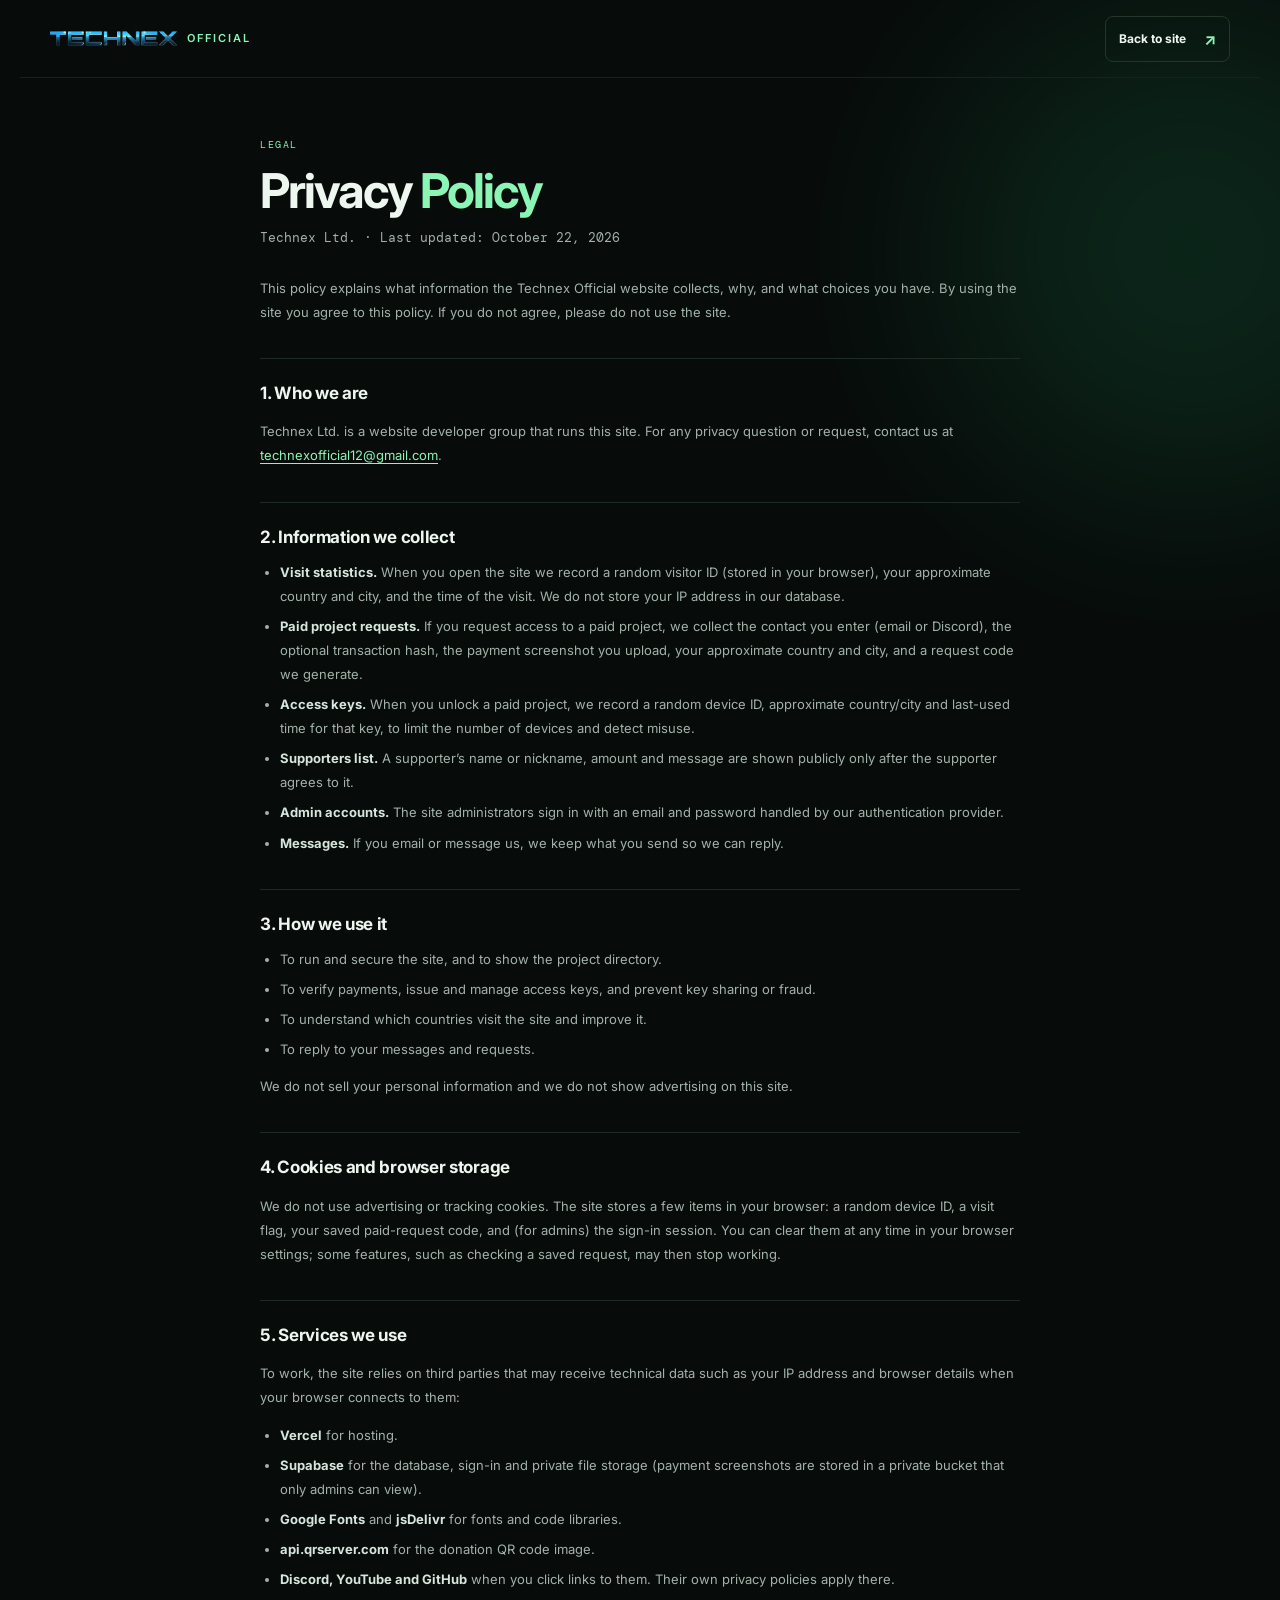
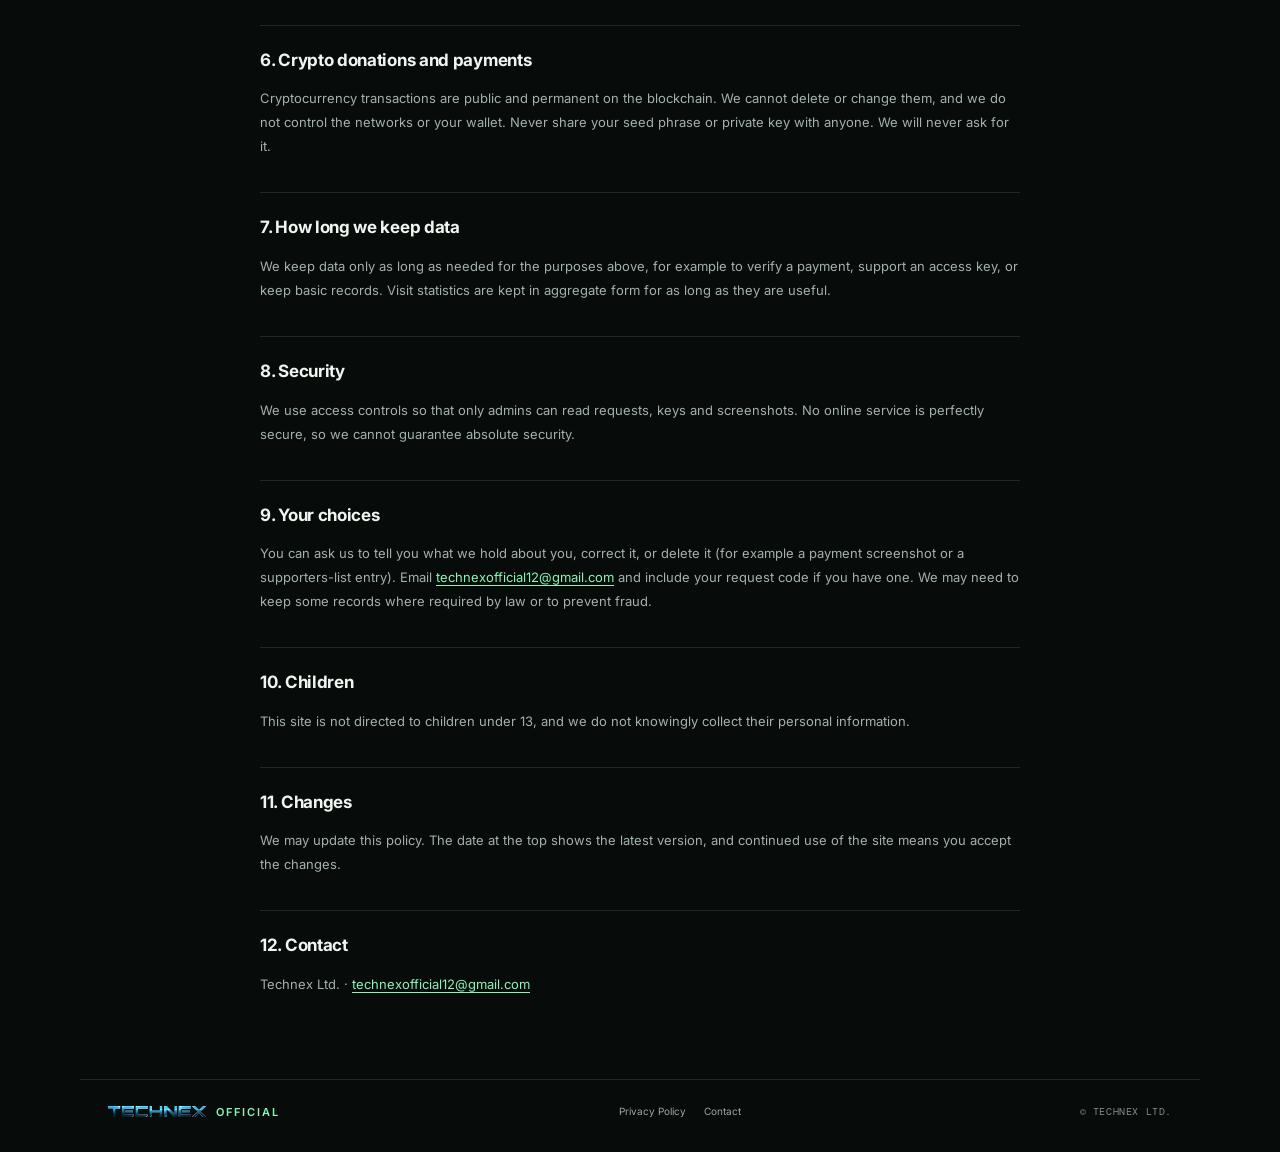
==== privacy.html @ 57cce395 "Add files via upload" ====
<!doctype html>
<html lang="en">
<head>
  <meta charset="utf-8" />
  <meta name="viewport" content="width=device-width, initial-scale=1" />
  <meta name="theme-color" content="#070b0a" />
  <meta name="description" content="Privacy Policy of Technex Ltd. — what data we collect and how we use it." />
  <title>Privacy Policy — Technex Official</title>
  <link rel="icon" href="favicon.png" type="image/png" />
  <link rel="preconnect" href="https://fonts.googleapis.com">
  <link rel="preconnect" href="https://fonts.gstatic.com" crossorigin>
  <link href="https://fonts.googleapis.com/css2?family=DM+Mono:wght@400;500&family=Inter:wght@400;500;600;700;800&display=swap" rel="stylesheet">
  <link rel="stylesheet" href="styles.css" />
</head>
<body>
  <div class="ambient ambient-one"></div>
  <header class="topbar">
    <a class="brand" href="./" aria-label="Technex Official home"><img class="brand-logo" src="logo.png" alt="Technex" /><b>OFFICIAL</b></a>
    <a class="button button-quiet" href="./">Back to site <span>↗</span></a>
  </header>
  <main>
    <article class="legal">
      <div class="section-kicker">LEGAL</div>
      <h1>Privacy <span>Policy</span></h1>
      <p class="legal-meta">Technex Ltd. · Last updated: October 22, 2026</p>
      <p>This policy explains what information the Technex Official website collects, why, and what choices you have. By using the site you agree to this policy. If you do not agree, please do not use the site.</p>

      <h2>1. Who we are</h2>
      <p>Technex Ltd. is a website developer group that runs this site. For any privacy question or request, contact us at <a href="mailto:technexofficial12@gmail.com">technexofficial12@gmail.com</a>.</p>

      <h2>2. Information we collect</h2>
      <ul>
        <li><b>Visit statistics.</b> When you open the site we record a random visitor ID (stored in your browser), your approximate country and city, and the time of the visit. We do not store your IP address in our database.</li>
        <li><b>Paid project requests.</b> If you request access to a paid project, we collect the contact you enter (email or Discord), the optional transaction hash, the payment screenshot you upload, your approximate country and city, and a request code we generate.</li>
        <li><b>Access keys.</b> When you unlock a paid project, we record a random device ID, approximate country/city and last-used time for that key, to limit the number of devices and detect misuse.</li>
        <li><b>Supporters list.</b> A supporter&rsquo;s name or nickname, amount and message are shown publicly only after the supporter agrees to it.</li>
        <li><b>Admin accounts.</b> The site administrators sign in with an email and password handled by our authentication provider.</li>
        <li><b>Messages.</b> If you email or message us, we keep what you send so we can reply.</li>
      </ul>

      <h2>3. How we use it</h2>
      <ul>
        <li>To run and secure the site, and to show the project directory.</li>
        <li>To verify payments, issue and manage access keys, and prevent key sharing or fraud.</li>
        <li>To understand which countries visit the site and improve it.</li>
        <li>To reply to your messages and requests.</li>
      </ul>
      <p>We do not sell your personal information and we do not show advertising on this site.</p>

      <h2>4. Cookies and browser storage</h2>
      <p>We do not use advertising or tracking cookies. The site stores a few items in your browser: a random device ID, a visit flag, your saved paid-request code, and (for admins) the sign-in session. You can clear them at any time in your browser settings; some features, such as checking a saved request, may then stop working.</p>

      <h2>5. Services we use</h2>
      <p>To work, the site relies on third parties that may receive technical data such as your IP address and browser details when your browser connects to them:</p>
      <ul>
        <li><b>Vercel</b> for hosting.</li>
        <li><b>Supabase</b> for the database, sign-in and private file storage (payment screenshots are stored in a private bucket that only admins can view).</li>
        <li><b>Google Fonts</b> and <b>jsDelivr</b> for fonts and code libraries.</li>
        <li><b>api.qrserver.com</b> for the donation QR code image.</li>
        <li><b>Discord, YouTube and GitHub</b> when you click links to them. Their own privacy policies apply there.</li>
      </ul>

      <h2>6. Crypto donations and payments</h2>
      <p>Cryptocurrency transactions are public and permanent on the blockchain. We cannot delete or change them, and we do not control the networks or your wallet. Never share your seed phrase or private key with anyone. We will never ask for it.</p>

      <h2>7. How long we keep data</h2>
      <p>We keep data only as long as needed for the purposes above, for example to verify a payment, support an access key, or keep basic records. Visit statistics are kept in aggregate form for as long as they are useful.</p>

      <h2>8. Security</h2>
      <p>We use access controls so that only admins can read requests, keys and screenshots. No online service is perfectly secure, so we cannot guarantee absolute security.</p>

      <h2>9. Your choices</h2>
      <p>You can ask us to tell you what we hold about you, correct it, or delete it (for example a payment screenshot or a supporters-list entry). Email <a href="mailto:technexofficial12@gmail.com">technexofficial12@gmail.com</a> and include your request code if you have one. We may need to keep some records where required by law or to prevent fraud.</p>

      <h2>10. Children</h2>
      <p>This site is not directed to children under 13, and we do not knowingly collect their personal information.</p>

      <h2>11. Changes</h2>
      <p>We may update this policy. The date at the top shows the latest version, and continued use of the site means you accept the changes.</p>

      <h2>12. Contact</h2>
      <p>Technex Ltd. · <a href="mailto:technexofficial12@gmail.com">technexofficial12@gmail.com</a></p>
    </article>
  </main>
  <footer class="footer"><a class="brand footer-brand" href="./"><img class="brand-logo" src="logo.png" alt="Technex" /><b>OFFICIAL</b></a><span class="footer-links"><a href="privacy.html">Privacy Policy</a><a href="mailto:technexofficial12@gmail.com">Contact</a></span><span class="mono">© TECHNEX LTD.</span></footer>
</body>
</html>
---- styles.css ----
:root{color-scheme:dark;--bg:#070b0a;--panel:#0d1311;--panel2:#101916;--line:#1e2a24;--text:#eef6f0;--muted:#91a199;--green:#8af5b5;--green2:#42d98a;--red:#ff8888;--font:'Inter',system-ui,sans-serif;--mono:'DM Mono',monospace}*{box-sizing:border-box}html{scroll-behavior:smooth;scroll-padding-top:100px}body{margin:0;background:var(--bg);color:var(--text);font-family:var(--font);line-height:1.5;min-height:100vh;overflow-x:hidden}a{color:inherit;text-decoration:none}button,input,textarea,select{font:inherit}button,a,select{-webkit-tap-highlight-color:transparent}button:focus-visible,a:focus-visible,input:focus-visible,textarea:focus-visible,select:focus-visible{outline:2px solid var(--green);outline-offset:3px}.ambient{position:absolute;pointer-events:none;z-index:-1;border-radius:50%;filter:blur(100px);opacity:.11}.ambient-one{width:500px;height:500px;right:-160px;top:0;background:#31ed91}.ambient-two{width:350px;height:350px;left:-200px;top:850px;background:#168d58}.topbar{height:78px;max-width:1240px;padding:0 30px;margin:auto;display:flex;align-items:center;justify-content:space-between;border-bottom:1px solid #18221d}.brand{display:flex;align-items:center;gap:10px;font-size:12px;font-weight:800;letter-spacing:1.5px;white-space:nowrap}.brand b{color:var(--green);font-weight:600}.brand-mark{display:grid;place-items:center;width:34px;height:34px;border:1px solid #3d7856;border-radius:10px;color:var(--green);font-size:17px;letter-spacing:-2px;box-shadow:inset 0 0 15px #4be18a12}.brand-mark span{color:#e9fff0}.nav-links{display:flex;gap:28px;color:#b2c0b7;font-size:12px}.nav-links a:hover,.text-link:hover{color:var(--green)}.button{display:inline-flex;align-items:center;justify-content:center;gap:18px;border:1px solid transparent;border-radius:8px;padding:12px 17px;font-size:12px;font-weight:700;cursor:pointer;transition:transform .18s,border-color .18s,background .18s;color:var(--text);white-space:nowrap}.button:hover{transform:translateY(-1px)}.button span{font-size:16px}.button-primary{background:var(--green);color:#06130b;box-shadow:0 4px 24px #54e99116}.button-primary:hover{background:#a7ffca}.button-outline{border-color:#33443a;background:#0b100e}.button-outline:hover,.button-quiet:hover{border-color:#5e9471}.button-quiet{border-color:#27342c;background:transparent;padding:10px 13px}.button-quiet span{color:var(--green)}main{max-width:1120px;margin:auto;padding:0 28px}.hero{padding:91px 0 66px;border-bottom:1px solid var(--line)}.eyebrow,.section-kicker{font:10px var(--mono);letter-spacing:1.6px;color:var(--green);display:flex;align-items:center;gap:10px}.status-dot{width:7px;height:7px;background:var(--green2);display:inline-block;border-radius:50%;box-shadow:0 0 12px #42d98a80;flex:none}.eyebrow-line{height:1px;width:42px;background:#375b43}.eyebrow .mono{color:#70877a}.mono{font-family:var(--mono);font-size:10px;letter-spacing:.6px;color:#819188}.hero h1{font-size:clamp(42px,6.5vw,74px);line-height:1.07;letter-spacing:-4px;margin:26px 0 19px;font-weight:800}.hero h1 span,.section-heading h2 span,.admin-top h2 span,.modal-card h2 span{color:var(--green)}.hero-copy{max-width:530px;color:#9daea3;font-size:15px;line-height:1.8;margin:0}.hero-actions{display:flex;gap:11px;margin-top:28px}.hero-foot{display:flex;align-items:center;gap:25px;margin-top:58px;color:#9aaa9f;font-size:10px}.hero-foot>span{display:flex;align-items:center;gap:8px}.tiny-dot{width:4px;height:4px;border-radius:50%;background:var(--green2)}.hero-foot .mono{margin-left:auto}.projects-section{padding:63px 0 54px}.section-heading{display:flex;justify-content:space-between;align-items:flex-end;gap:20px}.section-heading h2,.admin-top h2,.modal-card h2{font-size:35px;letter-spacing:-1.6px;line-height:1.2;margin:9px 0 0}.live-label{display:flex;align-items:center;gap:9px;color:#8f9f95;font-size:10px;padding-bottom:7px}.live-label.offline .status-dot{background:#e9a25d;box-shadow:0 0 10px #e9a25d70}.toolbar{display:flex;gap:10px;margin:26px 0 22px}.searchbox{height:47px;display:flex;align-items:center;gap:12px;padding:0 14px;background:#0b100e;border:1px solid #223028;border-radius:8px;flex:1;min-width:0}.searchbox:focus-within{border-color:#4e9268}.search-icon{font-size:23px;color:var(--green);transform:rotate(-20deg)}.searchbox input{border:0;outline:0;background:transparent;color:var(--text);width:100%;min-width:0;font-size:12px}.searchbox input::placeholder{color:#68776e}.searchbox kbd{font:9px var(--mono);color:#5c6c62;border:1px solid #26352b;padding:4px 6px;border-radius:4px}.filter-wrap select,.form-field select{height:47px;padding:0 34px 0 13px;border:1px solid #223028;background:#0b100e;color:#c0cec5;border-radius:8px;font-size:11px;cursor:pointer;max-width:100%}.project-grid{display:grid;grid-template-columns:repeat(3,minmax(0,1fr));gap:13px}.project-card{display:flex;flex-direction:column;min-height:265px;padding:19px;background:linear-gradient(145deg,#0e1511,#0a0f0d);border:1px solid #202d25;border-radius:11px;transition:transform .2s,border-color .2s,background .2s}.project-card:hover{transform:translateY(-3px);border-color:#3b6349;background:linear-gradient(145deg,#111c15,#0a100d)}.card-top{display:flex;align-items:center;justify-content:space-between}.project-avatar{display:grid;place-items:center;width:39px;height:39px;border-radius:10px;border:1px solid #2d583c;background:#13271b;color:var(--green);font:13px var(--mono)}.category-pill{font:9px var(--mono);text-transform:uppercase;letter-spacing:.5px;padding:5px 8px;border-radius:5px;border:1px solid #294334;color:#9de7b6;background:#102018}.cat-discord{color:#b8b6ff;background:#18172a;border-color:#363456}.cat-web{color:#9fd7ff;background:#101d29;border-color:#294358}.cat-ai{color:#e5bdff;background:#21152a;border-color:#463052}.cat-utilities{color:#f1d29b;background:#241e13;border-color:#4a3b22}.project-card h3{font-size:15px;letter-spacing:-.3px;margin:18px 0 8px;line-height:1.4;overflow-wrap:anywhere}.project-description{font-size:11px;line-height:1.8;color:#91a197;margin:0;display:-webkit-box;-webkit-line-clamp:3;-webkit-box-orient:vertical;overflow:hidden;overflow-wrap:anywhere}.tag-list{display:flex;gap:6px;flex-wrap:wrap;margin-top:13px}.tag-list-empty{min-height:23px}.tag{font:9px var(--mono);color:#91a196;background:#141c17;border:1px solid #27342b;border-radius:4px;padding:4px 6px}.card-bottom{display:flex;align-items:center;justify-content:space-between;gap:10px;border-top:1px solid #1c2820;padding-top:14px;margin-top:auto}.date-label{display:flex;align-items:center;gap:7px;color:#728178;font-size:9px}.tiny-square{width:5px;height:5px;background:#4f7e5e}.project-link{font-size:10px;font-weight:700;color:var(--green);white-space:nowrap}.project-link span{font-size:14px;margin-left:4px}.project-link:hover{color:#c5ffda}.feed-footer{display:flex;align-items:center;justify-content:space-between;border-top:1px solid var(--line);margin-top:20px;padding-top:15px;color:#74837a;font-size:10px}.feed-footer>span:first-child{display:flex;align-items:center;gap:8px}.feed-footer .status-dot{width:5px;height:5px}.loading-card,.setup-card,.error-card{grid-column:1/-1;min-height:180px;display:flex;flex-direction:column;align-items:center;justify-content:center;text-align:center;padding:30px;border:1px dashed #2a3a30;border-radius:10px;background:#0a100d}.loading-card p,.setup-card p,.error-card p{font-size:12px;color:#91a197;max-width:450px}.setup-card h3,.error-card strong{font-size:16px;margin:10px 0 0}.setup-icon,.empty-icon{font-size:30px;color:var(--green)}.text-link{font-size:12px;color:var(--green);margin-top:6px}.error-card strong{color:#ff9a9a}.spinner{width:23px;height:23px;border:2px solid #274231;border-top-color:var(--green);border-radius:50%;animation:spin .8s linear infinite}@keyframes spin{to{transform:rotate(360deg)}}.empty-state{text-align:center;padding:50px 20px;border:1px dashed #27362c;border-radius:10px}.empty-state h3{margin:8px 0;font-size:17px}.empty-state p{color:#89998f;font-size:12px}.hidden{display:none!important}.cta-strip{display:flex;align-items:center;gap:17px;padding:23px 24px;margin-bottom:65px;border:1px solid #27372c;background:linear-gradient(100deg,#0e1912,#0b100d);border-radius:11px}.cta-icon{width:44px;height:44px;display:grid;place-items:center;border-radius:10px;background:#14291b;border:1px solid #315a3d;color:var(--green);font-size:23px;flex:none}.cta-strip h3{font-size:14px;margin:0 0 4px}.cta-strip p{font-size:11px;color:#8f9f95;margin:0}.cta-strip .button{margin-left:auto}.footer{max-width:1120px;margin:auto;padding:22px 28px 30px;border-top:1px solid var(--line);display:flex;align-items:center;justify-content:space-between;gap:15px;color:#708076;font-size:10px}.footer-brand{font-size:10px}.footer-brand .brand-mark{width:29px;height:29px;font-size:14px}.modal{width:min(480px,calc(100% - 28px));max-height:calc(100% - 28px);padding:0;border:1px solid #2a3c30;border-radius:15px;background:#0a100d;color:var(--text);box-shadow:0 25px 100px #000b;overflow:auto}.modal::backdrop{background:#020604d9;backdrop-filter:blur(5px)}.modal-card{position:relative;padding:33px}.modal-close{position:absolute;right:17px;top:14px;background:transparent;border:0;color:#9aaba0;font-size:27px;cursor:pointer}.modal-symbol{display:grid;place-items:center;width:42px;height:42px;border:1px solid #31573c;border-radius:10px;color:var(--green);font-size:24px;margin-bottom:23px}.modal-card h2{font-size:30px;margin-bottom:10px}.modal-copy{color:#8e9e94;font-size:11px;line-height:1.8;margin:0 0 23px}.field-label{display:block;color:#b6c4bb;font-size:10px;font-weight:700;margin:15px 0 7px}.modal-card input,.modal-card textarea,.modal-card select{width:100%;border:1px solid #29382e;background:#080d0a;border-radius:7px;padding:12px;color:#e9f3eb;font-size:12px;outline:none}.modal-card input:focus,.modal-card textarea:focus,.modal-card select:focus{border-color:#4d9567}.modal-card textarea{resize:vertical;line-height:1.7}.button-full{width:100%;margin-top:22px}.form-message{font-size:11px;color:#8c9b91;min-height:16px;margin:10px 0 0}.error-text{color:#ff9696}.success-text{color:var(--green)}.modal-wide{width:min(820px,calc(100% - 28px))}.admin-card{padding:31px}.admin-top{display:flex;justify-content:space-between;gap:20px;align-items:flex-start;padding-right:20px}.admin-top h2{font-size:29px}.admin-top .button{margin-top:8px}.admin-top .modal-copy{margin-bottom:0}.post-form{border:1px solid #26352b;background:#0b110d;padding:19px;border-radius:10px;margin-top:24px}.form-grid{display:grid;grid-template-columns:1fr 1fr;gap:0 15px}.form-span{grid-column:1/-1}.form-field input,.form-field textarea,.form-field select{width:100%}.form-field select{height:42px}.form-field .field-label{margin-top:12px}.form-actions{display:flex;justify-content:flex-end;gap:8px;margin-top:18px}.form-actions .button{padding:10px 14px}.admin-list-head{display:flex;justify-content:space-between;align-items:center;margin:27px 0 12px}.admin-list-head h3{font-size:13px;margin:0}.admin-post-list{border-top:1px solid #253229}.admin-post-item{display:flex;justify-content:space-between;align-items:center;gap:14px;padding:13px 0;border-bottom:1px solid #1d2921}.admin-post-info{display:flex;flex-direction:column;gap:4px;min-width:0}.admin-post-info strong{font-size:11px;overflow-wrap:anywhere}.admin-post-info span,.muted{font-size:10px;color:#7e8d83}.admin-post-actions{display:flex;gap:7px;flex:none}.mini-button{border:1px solid #304336;border-radius:5px;background:#101a13;color:#b9d8c3;font-size:10px;padding:7px 10px;cursor:pointer}.mini-button:hover{border-color:var(--green);color:var(--green)}.mini-danger{color:#f19a9a;border-color:#4a2a2a}.mini-danger:hover{border-color:#e97676;color:#ffaaaa}.toast{position:fixed;bottom:22px;left:50%;transform:translate(-50%,15px);opacity:0;pointer-events:none;z-index:20;padding:12px 18px;border:1px solid #31563d;border-radius:8px;background:#101b14;color:#dff9e6;font-size:12px;box-shadow:0 10px 40px #0007;transition:opacity .2s,transform .2s;max-width:calc(100% - 28px)}.toast.show{opacity:1;transform:translate(-50%,0)}.toast[data-type=error]{border-color:#6d3434;color:#ffc2c2}.toast[data-type=success]{border-color:#3d8252}.sr-only{position:absolute;width:1px;height:1px;padding:0;margin:-1px;overflow:hidden;clip:rect(0,0,0,0);white-space:nowrap;border:0}code{font-family:var(--mono);font-size:11px;color:var(--green);overflow-wrap:anywhere}
@media(max-width:800px){.topbar{padding:0 20px}.nav-links{gap:14px}.nav-links a{font-size:11px}.project-grid{grid-template-columns:repeat(2,minmax(0,1fr))}.hero{padding-top:70px}.hero h1{letter-spacing:-2.5px}.hero-foot{gap:13px;flex-wrap:wrap}.hero-foot .mono{margin-left:0}.cta-strip{flex-wrap:wrap}.cta-strip .button{margin-left:60px}.footer{flex-wrap:wrap}.footer>span:nth-child(2){order:3;width:100%}}
@media(max-width:560px){.topbar{height:auto;min-height:70px;padding:13px 16px;flex-wrap:wrap;gap:12px}.brand{font-size:10px}.brand-mark{width:30px;height:30px}.nav-links{order:3;width:100%;justify-content:space-between;border-top:1px solid #19241d;padding-top:10px}.topbar>.button{font-size:10px;padding:8px 10px}.topbar>.button span{display:none}main{padding:0 16px}.hero{padding:58px 0 43px}.eyebrow{font-size:8px;letter-spacing:1px;gap:7px}.hero h1{font-size:43px;letter-spacing:-2.5px}.hero-copy{font-size:13px}.hero-actions{flex-wrap:wrap}.hero-actions .button{flex:1}.hero-foot{margin-top:38px;font-size:9px}.hero-foot .mono{width:100%}.projects-section{padding:45px 0}.section-heading{align-items:flex-start;flex-direction:column;gap:12px}.section-heading h2{font-size:30px}.live-label{padding:0}.toolbar{flex-direction:column}.filter-wrap select{width:100%}.project-grid{grid-template-columns:1fr}.project-card{min-height:245px}.cta-strip{padding:17px;gap:12px;margin-bottom:40px}.cta-strip>div:nth-child(2){flex:1;min-width:150px}.cta-strip .button{margin:4px 0 0;width:100%}.footer{padding:20px 16px;gap:12px}.footer .mono{font-size:9px}.modal-card,.admin-card{padding:26px 19px}.admin-top{padding-right:14px;flex-direction:column}.admin-top h2{font-size:26px}.admin-top .button{margin:0}.form-grid{grid-template-columns:1fr}.form-span{grid-column:auto}.admin-post-item{align-items:flex-start}.admin-post-actions{gap:4px}.mini-button{padding:7px}.form-actions{flex-wrap:wrap}.form-actions .button{flex:1}}

.donate-section{padding:10px 0 50px}.donate-section h2{font-size:35px;letter-spacing:-1.6px;line-height:1.2;margin:9px 0 10px}.donate-section h2 span{color:var(--green)}.donate-copy{color:#9daea3;font-size:13px;max-width:520px;margin:0 0 22px}.donate-card{display:flex;gap:24px;align-items:center;padding:24px;border:1px solid #27372c;background:linear-gradient(100deg,#0e1912,#0b100d);border-radius:11px}.donate-qr{width:150px;height:150px;border-radius:10px;background:#fff;padding:6px;flex:none}.donate-info{min-width:0;flex:1}.wallet-address{display:block;padding:12px;border:1px solid #29382e;background:#080d0a;border-radius:7px;font-size:12px;word-break:break-all}.donate-actions{margin-top:14px}.donate-warning{font-size:10px;color:#8f9f95;line-height:1.7;margin:14px 0 0}
@media(max-width:560px){.donate-card{flex-direction:column;align-items:stretch;padding:18px}.donate-qr{align-self:center}}

.paid-tag{color:#f1d29b;border-color:#4a3b22;background:#241e13}.unlock-btn{background:none;border:0;cursor:pointer;font-family:inherit}.xsec{margin-top:28px}.xrow{display:flex;gap:10px;justify-content:space-between;align-items:center;padding:11px 0;border-bottom:1px solid #1d2921;font-size:11px;flex-wrap:wrap}.xrow small{display:block;color:#7e8d83;font-size:10px;margin-top:3px;overflow-wrap:anywhere}.xrow>div:first-child{min-width:0;flex:1}.xrow select,.xrow input{width:auto!important;flex:1;min-width:120px}#unlock-dialog hr{border:0;border-top:1px solid #1d2921;margin:22px 0}

.brand-logo{height:26px;width:auto;display:block}.footer-brand .brand-logo{height:20px}.brand b{font-size:11px;letter-spacing:2px}@media(max-width:560px){.brand-logo{height:21px}}

.hire-section{padding:10px 0 50px}.hire-section h2{font-size:35px;letter-spacing:-1.6px;line-height:1.2;margin:9px 0 10px}.hire-section h2 span{color:var(--green)}.hire-grid{display:grid;grid-template-columns:repeat(2,minmax(0,1fr));gap:13px}.hire-card{min-height:230px}.hire-card:hover{transform:none}.hire-actions{display:flex;gap:11px;flex-wrap:wrap;margin-top:20px}
@media(max-width:700px){.hire-grid{grid-template-columns:1fr}.hire-actions .button{flex:1}}

.supporters-section{padding:10px 0 50px}.supporters-section h2{font-size:35px;letter-spacing:-1.6px;line-height:1.2;margin:9px 0 10px}.supporters-section h2 span{color:var(--green)}.supporter-grid{display:grid;grid-template-columns:repeat(3,minmax(0,1fr));gap:13px}.sup-card{display:flex;gap:13px;align-items:flex-start;padding:16px;border:1px solid #202d25;border-radius:11px;background:linear-gradient(145deg,#0e1511,#0a0f0d)}.sup-card .project-avatar{flex:none}.sup-info{min-width:0;display:flex;flex-direction:column;gap:6px;align-items:flex-start}.sup-info strong{font-size:13px;overflow-wrap:anywhere}.sup-info p{margin:0;font-size:11px;line-height:1.7;color:#91a197;overflow-wrap:anywhere}.supporter-grid>.muted{grid-column:1/-1}
@media(max-width:800px){.supporter-grid{grid-template-columns:repeat(2,minmax(0,1fr))}}@media(max-width:560px){.supporter-grid{grid-template-columns:1fr}}

.mt-overlay{position:fixed;inset:0;z-index:50;display:grid;place-items:center;background:#070b0a;padding:24px;text-align:center;overflow:auto}.mt-box{max-width:520px;display:flex;flex-direction:column;align-items:center;gap:6px}.mt-logo{height:34px!important;margin-bottom:22px}.mt-kicker{justify-content:center}.mt-box h2{font-size:38px;letter-spacing:-1.6px;margin:10px 0}.mt-box h2 span{color:var(--green)}.mt-count{font:500 34px var(--mono);color:var(--green);margin:8px 0 24px;letter-spacing:1px}.mt-banner{position:fixed;top:0;left:0;right:0;z-index:40;background:#2a1f0e;color:#f1d29b;border-bottom:1px solid #4a3b22;font-size:11px;text-align:center;padding:7px 12px}
@media(max-width:560px){.mt-box h2{font-size:30px}.mt-count{font-size:26px}}

.about-section{padding:63px 0 20px}.about-section h2{font-size:35px;letter-spacing:-1.6px;line-height:1.2;margin:9px 0 10px}.about-section h2 span{color:var(--green)}.about-tags{margin:0 0 24px}.team-card{display:flex;gap:16px;align-items:center;padding:20px;border:1px solid #202d25;border-radius:11px;background:linear-gradient(145deg,#0e1511,#0a0f0d);transition:transform .2s,border-color .2s}.team-card:hover{transform:translateY(-3px);border-color:#3b6349}.team-ceo{padding:26px;margin-bottom:13px;border-color:#2f5a3f;background:linear-gradient(100deg,#10201a,#0b100d);box-shadow:0 0 40px #42d98a0d}.team-grid{display:grid;grid-template-columns:repeat(3,minmax(0,1fr));gap:13px}.team-avatar{flex:none;display:grid;place-items:center;width:58px;height:58px;border-radius:14px;border:1px solid #3d7856;background:#13271b;color:var(--green);font:500 17px var(--mono);box-shadow:inset 0 0 18px #4be18a14,0 0 0 4px #0a0f0d,0 0 0 5px #1f3a2a}.team-ceo .team-avatar{width:70px;height:70px;font-size:21px}.team-body{min-width:0}.team-role{display:inline-block;font:9px var(--mono);letter-spacing:1.2px;text-transform:uppercase;color:var(--green);border:1px solid #294334;background:#102018;padding:4px 8px;border-radius:5px}.team-card h3{font-size:16px;letter-spacing:-.3px;margin:9px 0 5px;overflow-wrap:anywhere}.team-ceo h3{font-size:20px}.team-card h3 sup{font-size:9px;color:var(--green);margin-left:2px}.team-card p{margin:0;font-size:11px;line-height:1.7;color:#91a197}
@media(max-width:800px){.team-grid{grid-template-columns:1fr}}@media(max-width:560px){.team-card,.team-ceo{padding:16px;gap:13px}.team-ceo .team-avatar,.team-avatar{width:52px;height:52px}}

.footer-links{display:flex;gap:18px}.footer-links a{color:#9aaa9f}.footer-links a:hover{color:var(--green)}
.legal{max-width:760px;margin:0 auto;padding:60px 0 70px}.legal h1{font-size:clamp(34px,5vw,48px);letter-spacing:-2px;line-height:1.1;margin:14px 0 8px}.legal h1 span{color:var(--green)}.legal-meta{font:11px var(--mono);color:#819188;margin:0 0 26px}.legal h2{font-size:17px;letter-spacing:-.3px;margin:34px 0 10px;padding-top:22px;border-top:1px solid var(--line)}.legal p,.legal li{font-size:13px;line-height:1.85;color:#a3b2a9}.legal ul{padding-left:20px;margin:8px 0}.legal li{margin-bottom:6px}.legal li b{color:#d6e6dc}.legal a{color:var(--green);text-decoration:underline;text-underline-offset:3px;overflow-wrap:anywhere}
@media(max-width:800px){.footer-links{order:2}}
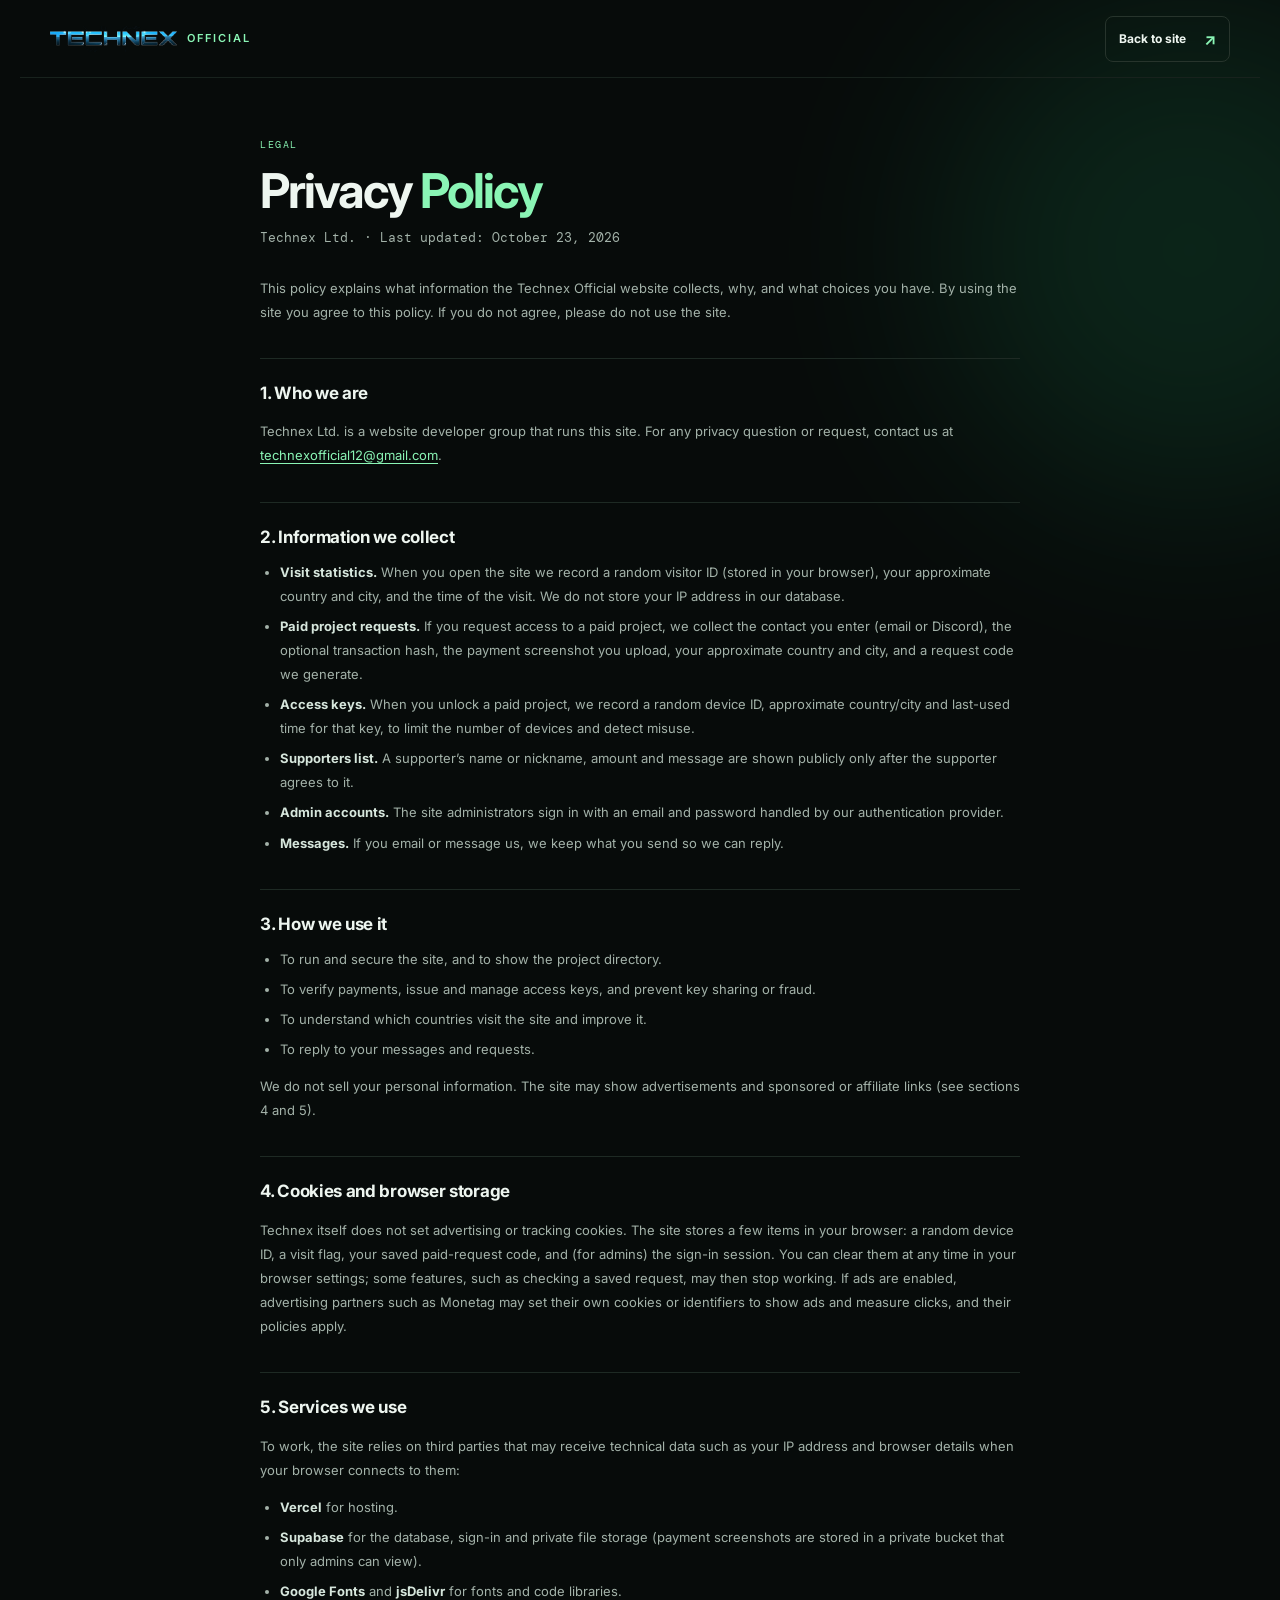
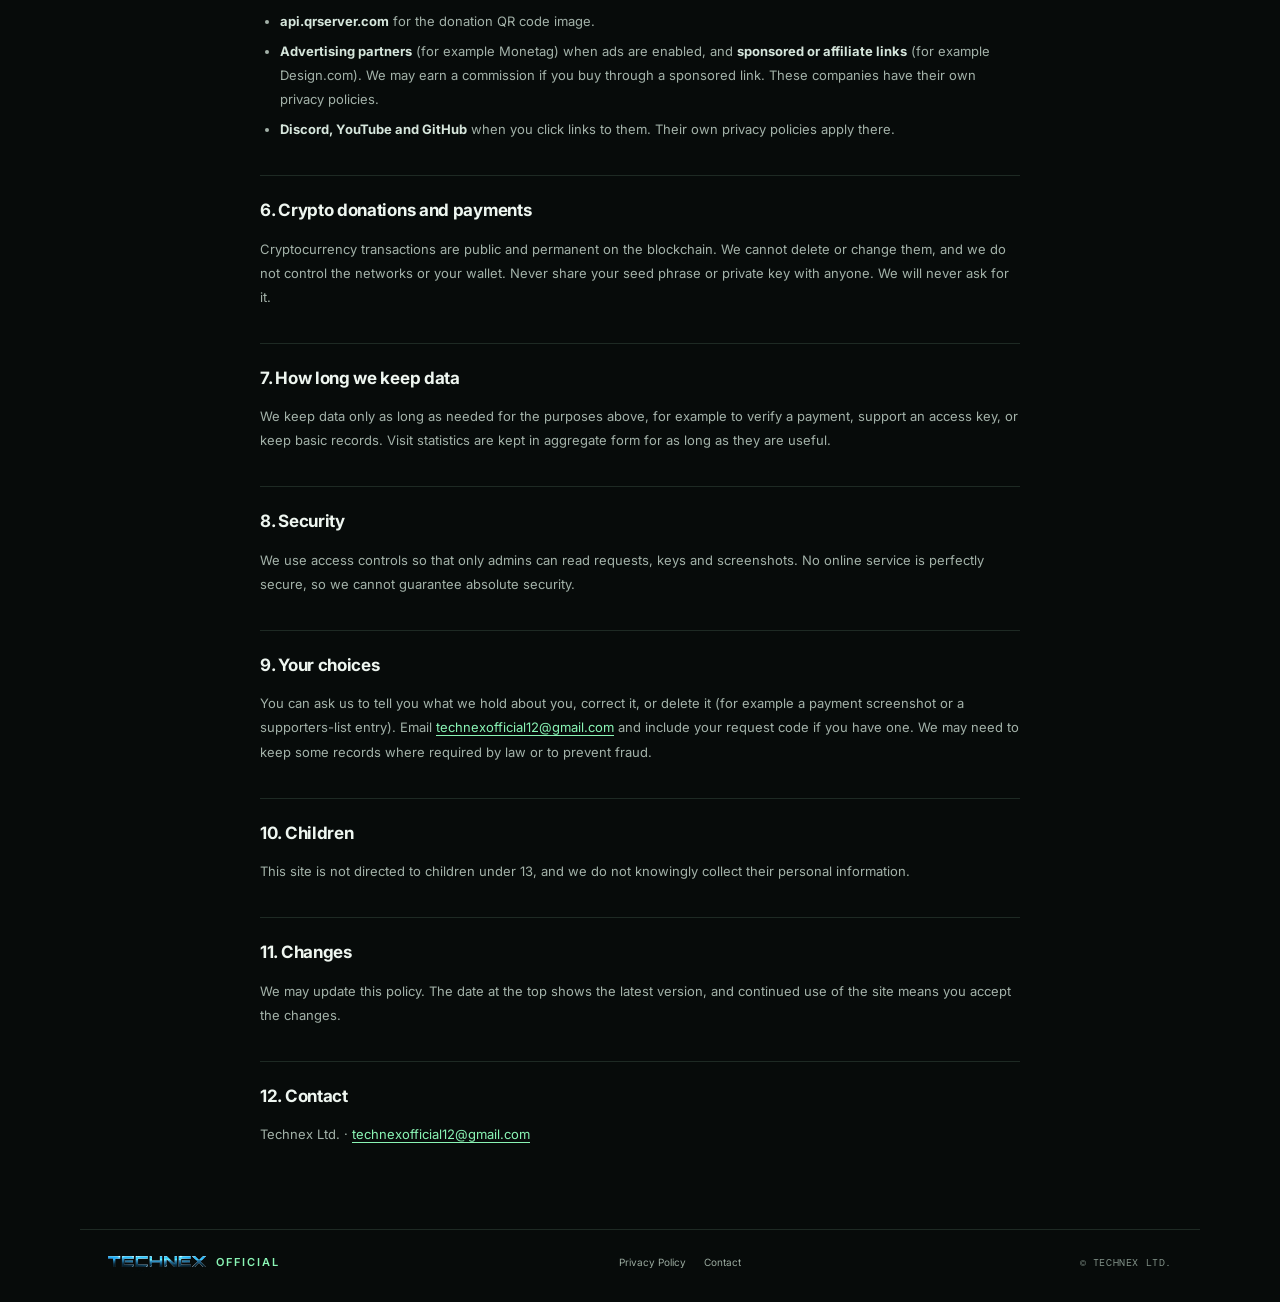
==== commit ba9e6f7e: "Add files via upload" ====
--- a/privacy.html
+++ b/privacy.html
@@ -22,7 +22,7 @@
     <article class="legal">
       <div class="section-kicker">LEGAL</div>
       <h1>Privacy <span>Policy</span></h1>
-      <p class="legal-meta">Technex Ltd. · Last updated: October 22, 2026</p>
+      <p class="legal-meta">Technex Ltd. · Last updated: October 23, 2026</p>
       <p>This policy explains what information the Technex Official website collects, why, and what choices you have. By using the site you agree to this policy. If you do not agree, please do not use the site.</p>
 
       <h2>1. Who we are</h2>
@@ -45,10 +45,10 @@
         <li>To understand which countries visit the site and improve it.</li>
         <li>To reply to your messages and requests.</li>
       </ul>
-      <p>We do not sell your personal information and we do not show advertising on this site.</p>
+      <p>We do not sell your personal information. The site may show advertisements and sponsored or affiliate links (see sections 4 and 5).</p>
 
       <h2>4. Cookies and browser storage</h2>
-      <p>We do not use advertising or tracking cookies. The site stores a few items in your browser: a random device ID, a visit flag, your saved paid-request code, and (for admins) the sign-in session. You can clear them at any time in your browser settings; some features, such as checking a saved request, may then stop working.</p>
+      <p>Technex itself does not set advertising or tracking cookies. The site stores a few items in your browser: a random device ID, a visit flag, your saved paid-request code, and (for admins) the sign-in session. You can clear them at any time in your browser settings; some features, such as checking a saved request, may then stop working. If ads are enabled, advertising partners such as Monetag may set their own cookies or identifiers to show ads and measure clicks, and their policies apply.</p>
 
       <h2>5. Services we use</h2>
       <p>To work, the site relies on third parties that may receive technical data such as your IP address and browser details when your browser connects to them:</p>
@@ -57,6 +57,7 @@
         <li><b>Supabase</b> for the database, sign-in and private file storage (payment screenshots are stored in a private bucket that only admins can view).</li>
         <li><b>Google Fonts</b> and <b>jsDelivr</b> for fonts and code libraries.</li>
         <li><b>api.qrserver.com</b> for the donation QR code image.</li>
+        <li><b>Advertising partners</b> (for example Monetag) when ads are enabled, and <b>sponsored or affiliate links</b> (for example Design.com). We may earn a commission if you buy through a sponsored link. These companies have their own privacy policies.</li>
         <li><b>Discord, YouTube and GitHub</b> when you click links to them. Their own privacy policies apply there.</li>
       </ul>
 
--- a/styles.css
+++ b/styles.css
@@ -24,3 +24,6 @@
 .footer-links{display:flex;gap:18px}.footer-links a{color:#9aaa9f}.footer-links a:hover{color:var(--green)}
 .legal{max-width:760px;margin:0 auto;padding:60px 0 70px}.legal h1{font-size:clamp(34px,5vw,48px);letter-spacing:-2px;line-height:1.1;margin:14px 0 8px}.legal h1 span{color:var(--green)}.legal-meta{font:11px var(--mono);color:#819188;margin:0 0 26px}.legal h2{font-size:17px;letter-spacing:-.3px;margin:34px 0 10px;padding-top:22px;border-top:1px solid var(--line)}.legal p,.legal li{font-size:13px;line-height:1.85;color:#a3b2a9}.legal ul{padding-left:20px;margin:8px 0}.legal li{margin-bottom:6px}.legal li b{color:#d6e6dc}.legal a{color:var(--green);text-decoration:underline;text-underline-offset:3px;overflow-wrap:anywhere}
 @media(max-width:800px){.footer-links{order:2}}
+
+.sponsor-slot{margin-top:40px}.sponsor-slot:empty{display:none}.sponsor-card{justify-content:space-between;border-style:dashed}.sponsor-card .button{flex:none}.xcol{display:flex;flex-direction:column;gap:8px;padding:10px 0}.xchk{display:flex;gap:8px;align-items:center;font-size:12px;color:#b6c4bb}.xchk input{width:auto!important}
+@media(max-width:560px){.sponsor-card{flex-direction:column;align-items:stretch}}
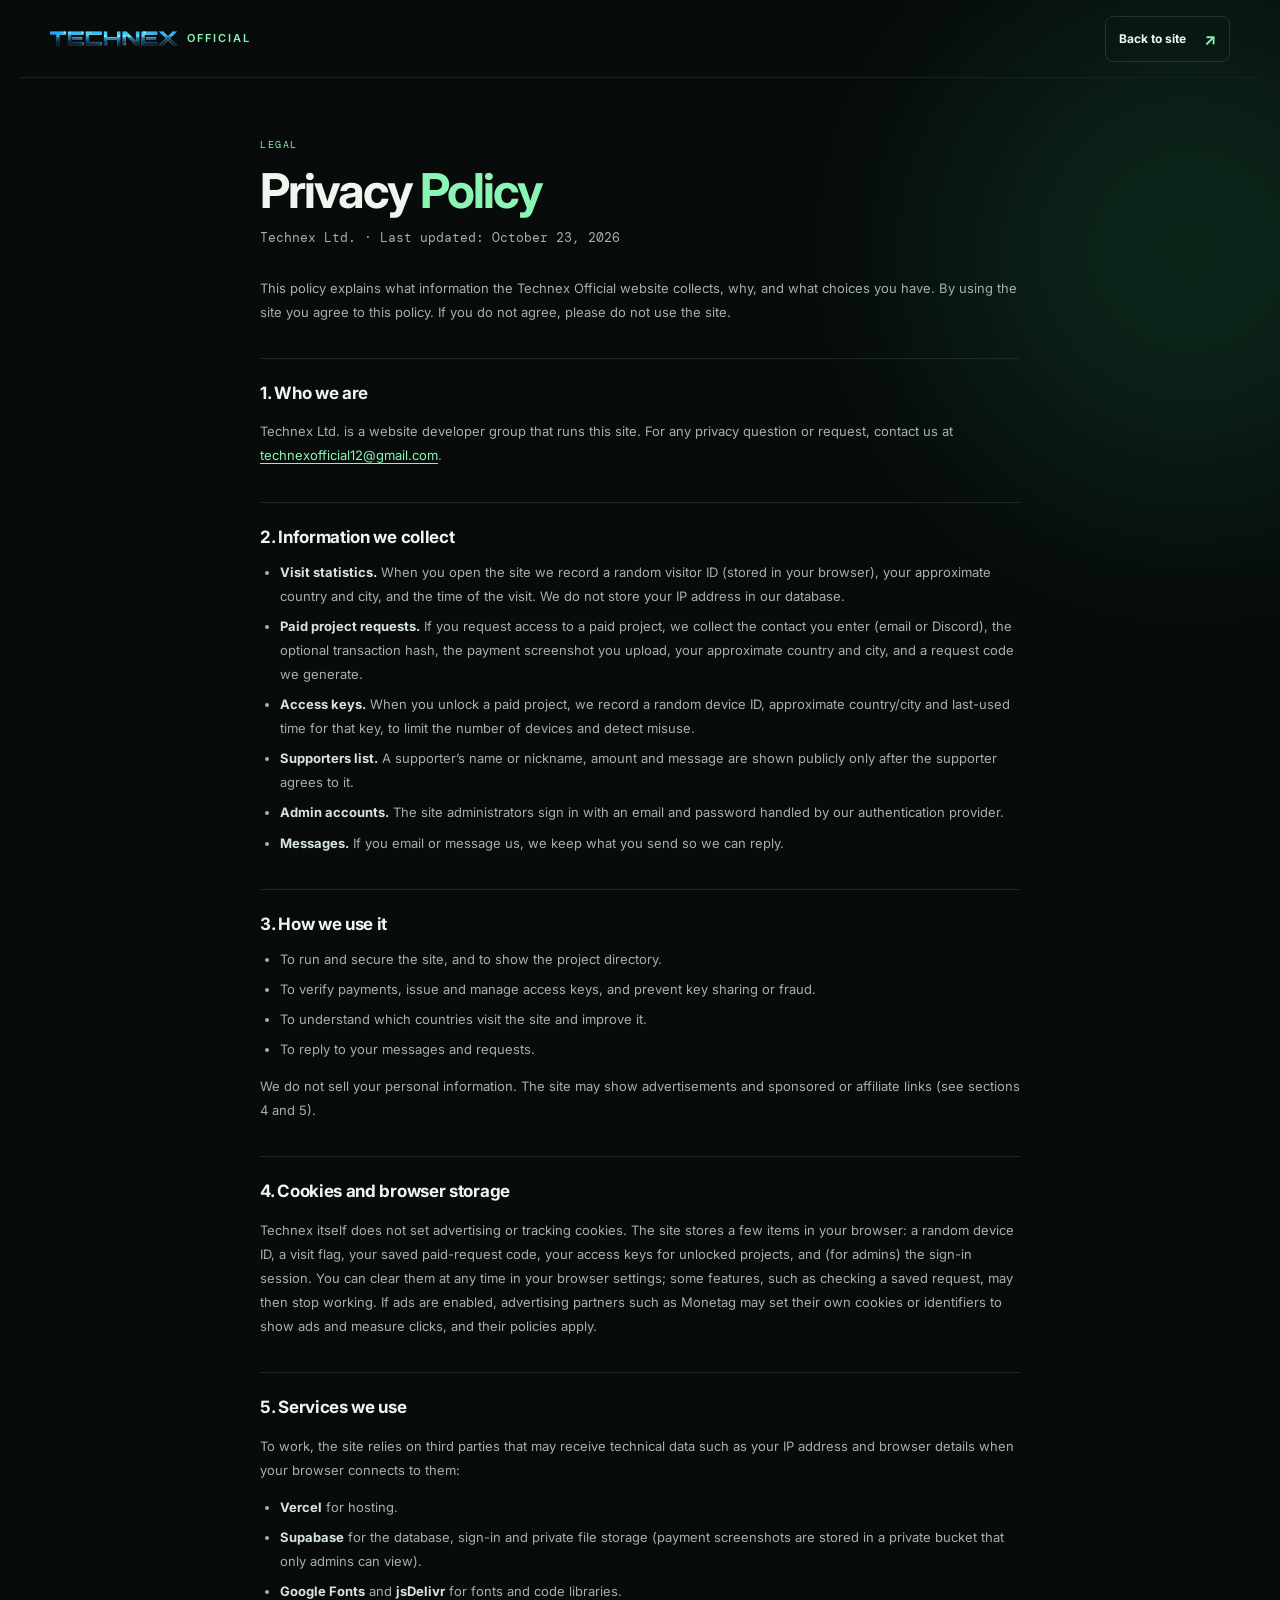
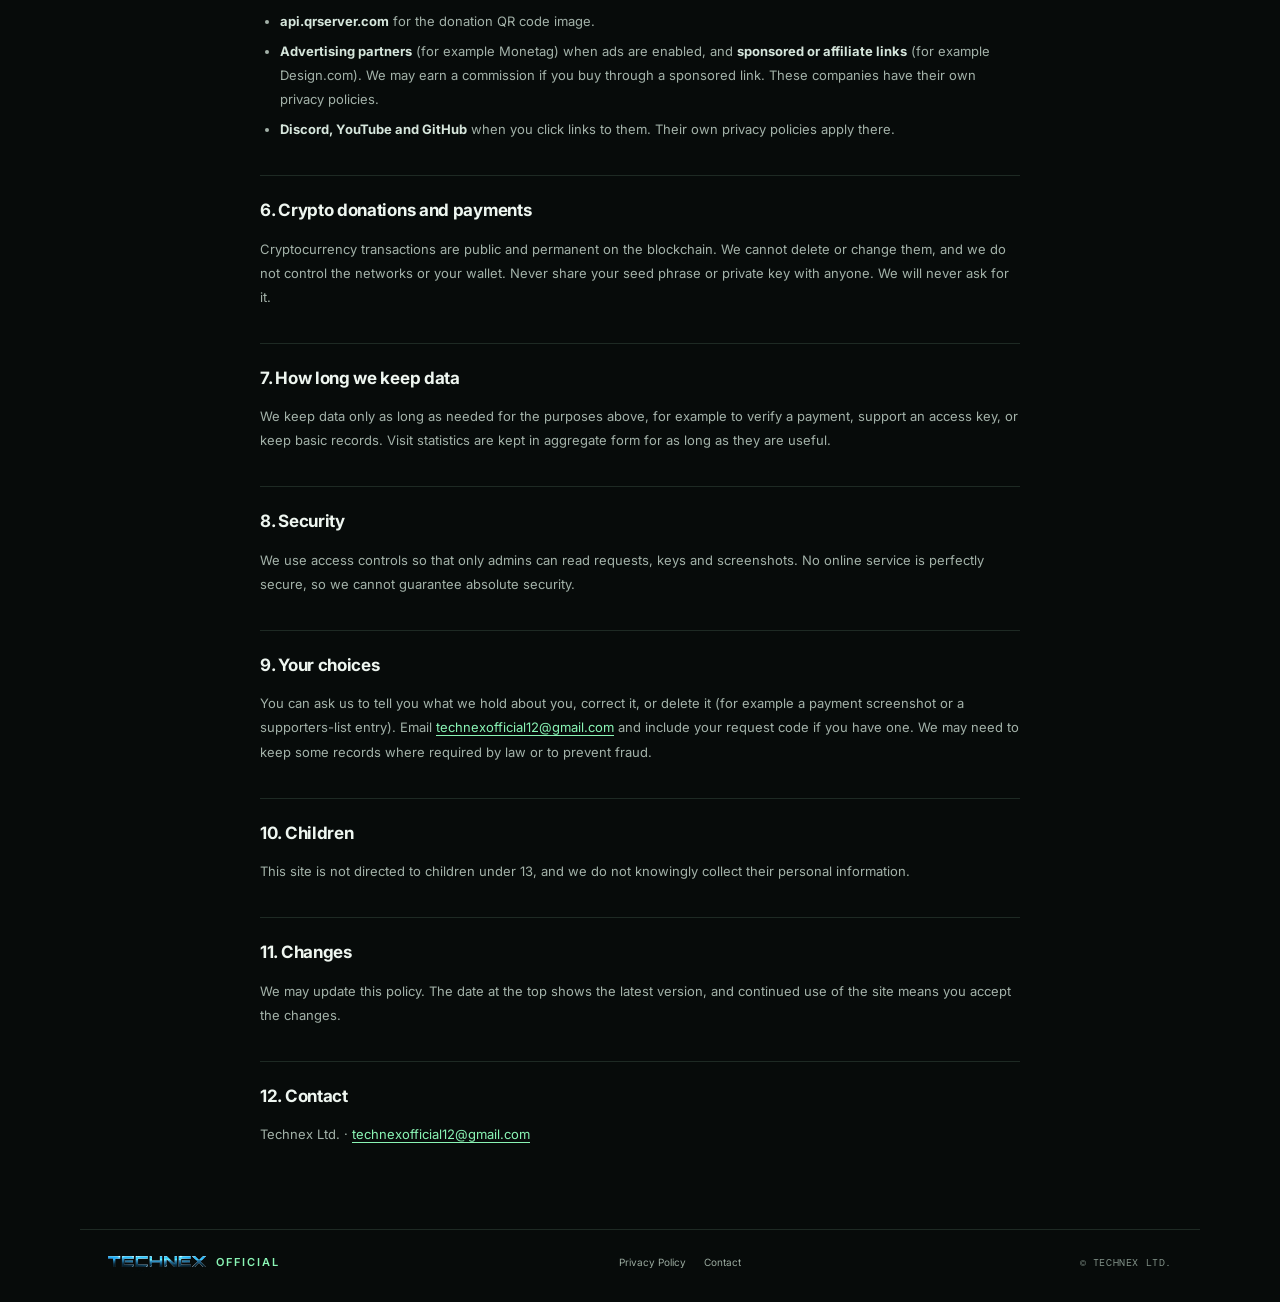
==== commit 34ae86d5: "Add files via upload" ====
--- a/privacy.html
+++ b/privacy.html
@@ -48,7 +48,7 @@
       <p>We do not sell your personal information. The site may show advertisements and sponsored or affiliate links (see sections 4 and 5).</p>
 
       <h2>4. Cookies and browser storage</h2>
-      <p>Technex itself does not set advertising or tracking cookies. The site stores a few items in your browser: a random device ID, a visit flag, your saved paid-request code, and (for admins) the sign-in session. You can clear them at any time in your browser settings; some features, such as checking a saved request, may then stop working. If ads are enabled, advertising partners such as Monetag may set their own cookies or identifiers to show ads and measure clicks, and their policies apply.</p>
+      <p>Technex itself does not set advertising or tracking cookies. The site stores a few items in your browser: a random device ID, a visit flag, your saved paid-request code, your access keys for unlocked projects, and (for admins) the sign-in session. You can clear them at any time in your browser settings; some features, such as checking a saved request, may then stop working. If ads are enabled, advertising partners such as Monetag may set their own cookies or identifiers to show ads and measure clicks, and their policies apply.</p>
 
       <h2>5. Services we use</h2>
       <p>To work, the site relies on third parties that may receive technical data such as your IP address and browser details when your browser connects to them:</p>
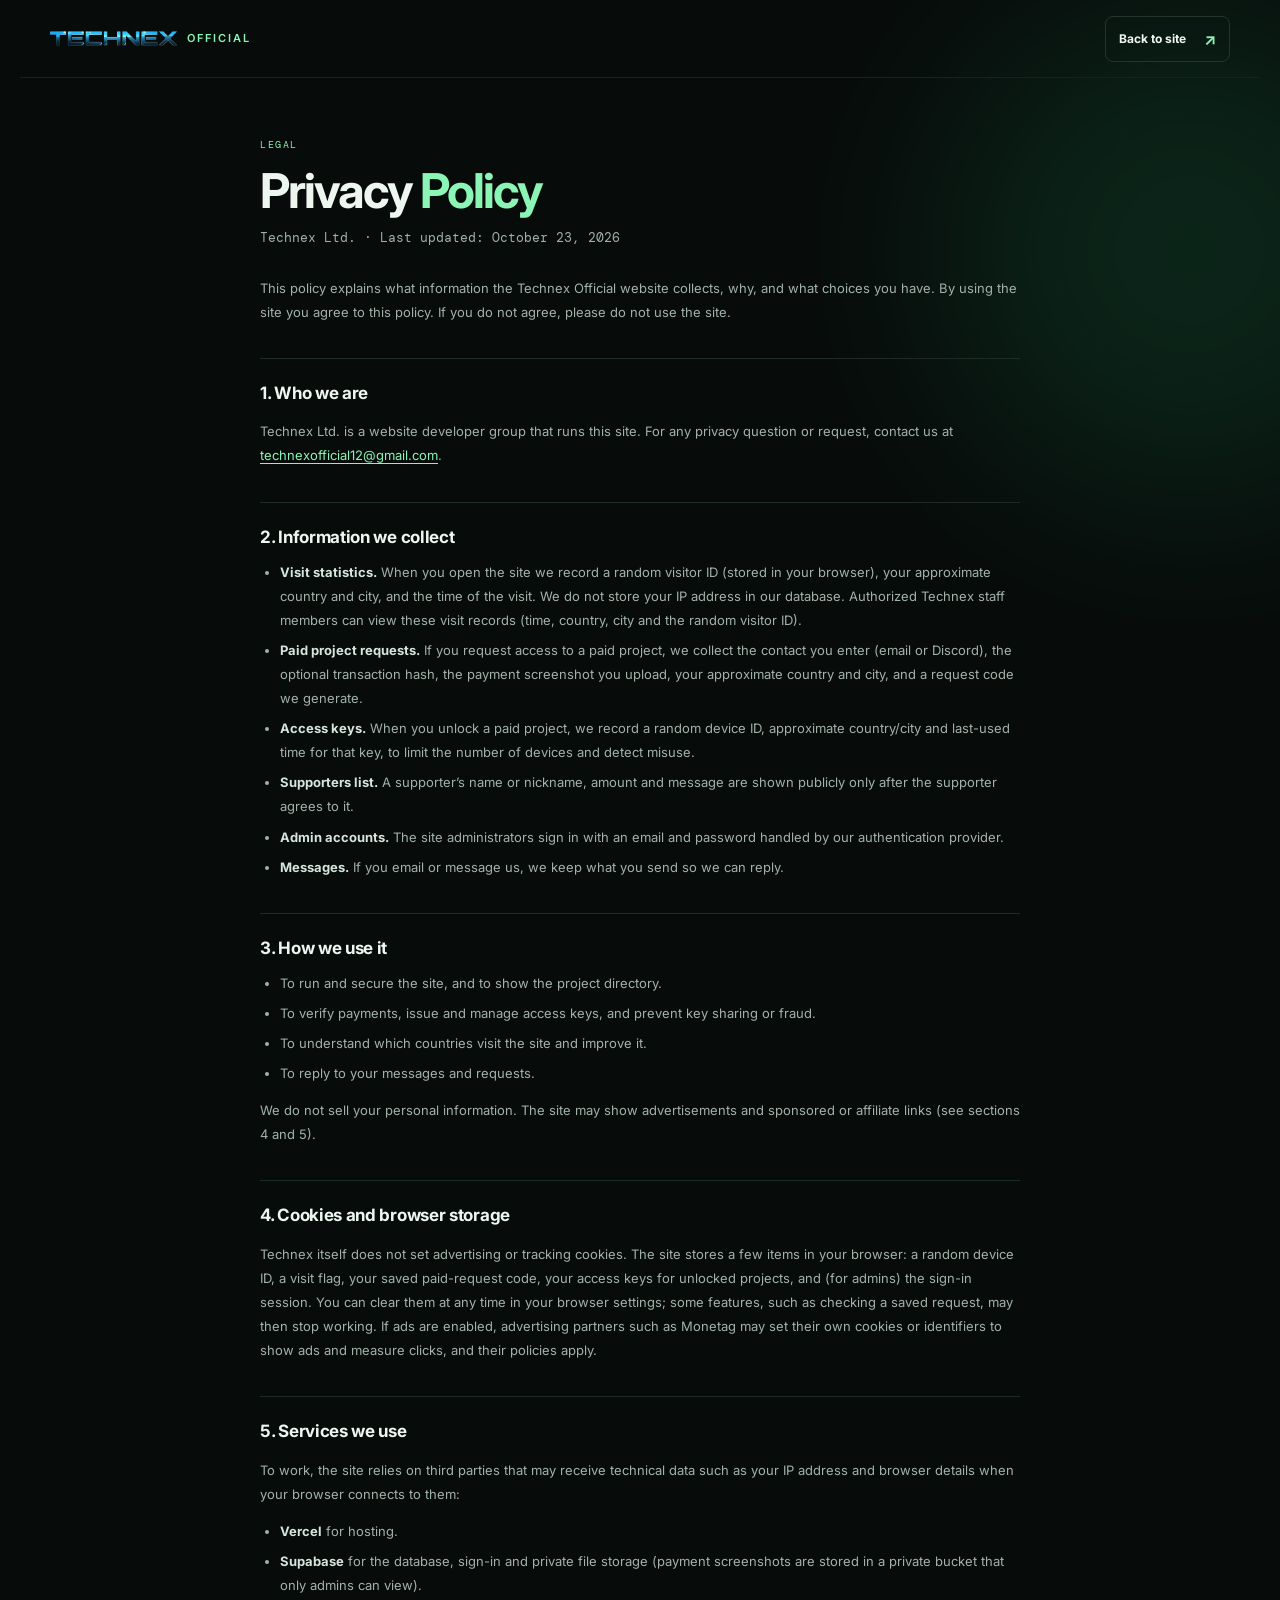
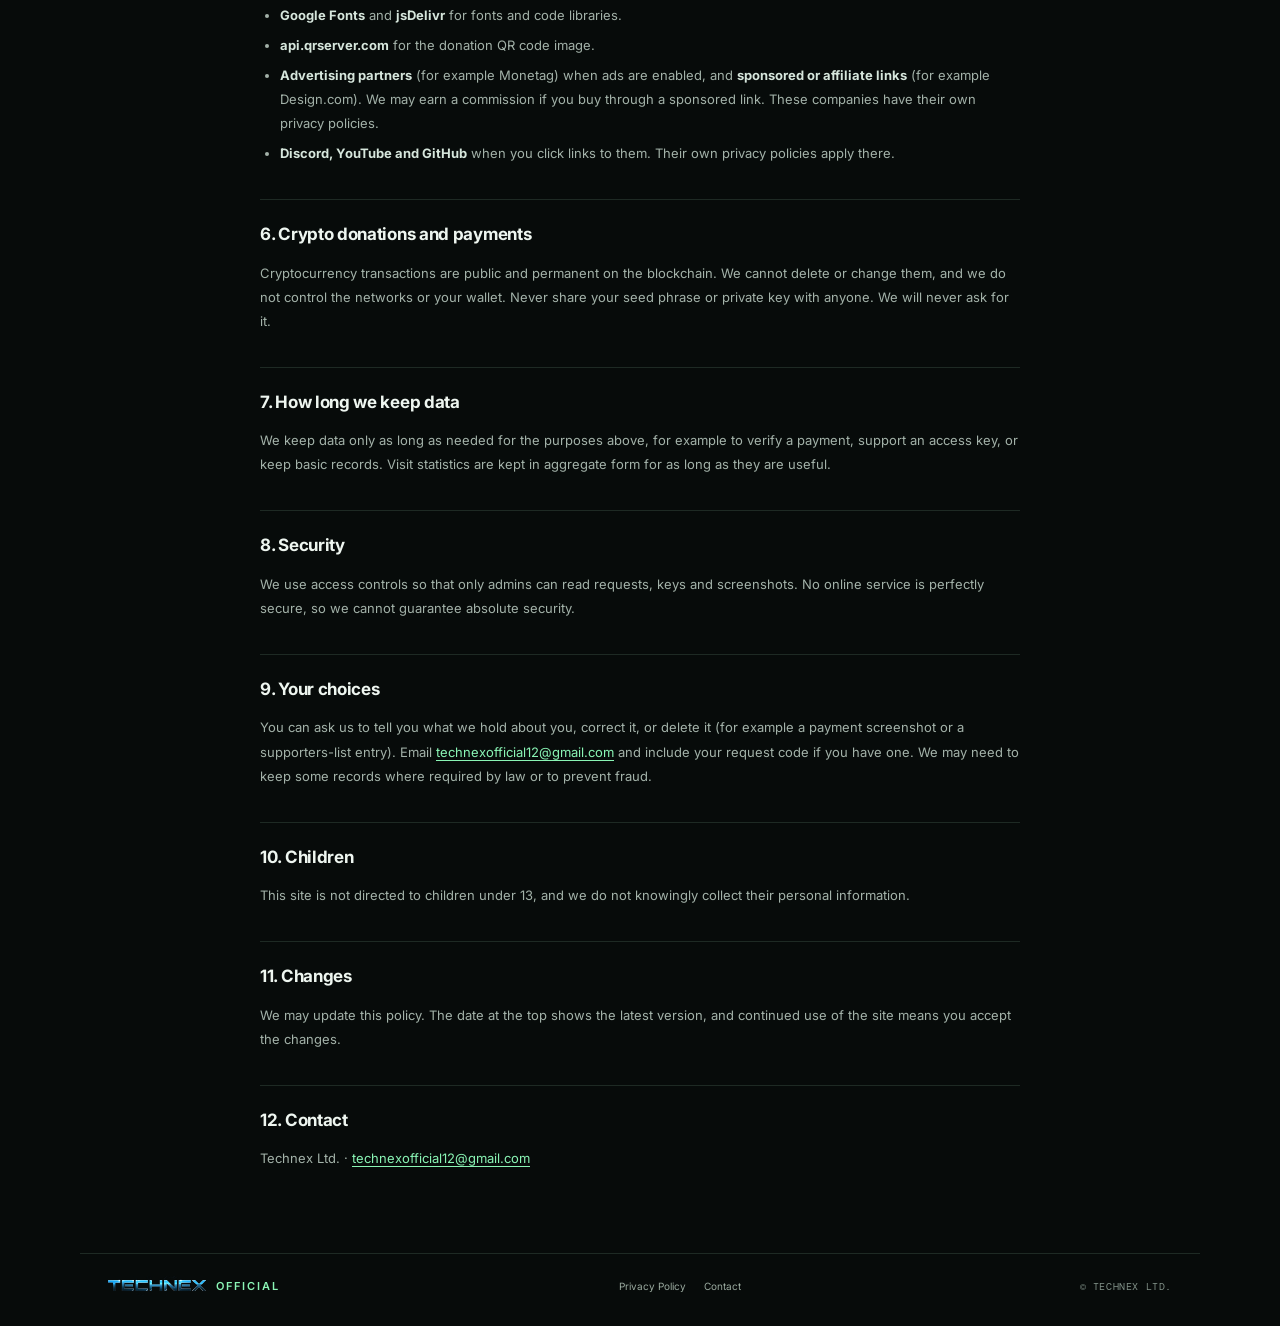
==== commit bca0b8c0: "Add files via upload" ====
--- a/privacy.html
+++ b/privacy.html
@@ -30,7 +30,7 @@
 
       <h2>2. Information we collect</h2>
       <ul>
-        <li><b>Visit statistics.</b> When you open the site we record a random visitor ID (stored in your browser), your approximate country and city, and the time of the visit. We do not store your IP address in our database.</li>
+        <li><b>Visit statistics.</b> When you open the site we record a random visitor ID (stored in your browser), your approximate country and city, and the time of the visit. We do not store your IP address in our database. Authorized Technex staff members can view these visit records (time, country, city and the random visitor ID).</li>
         <li><b>Paid project requests.</b> If you request access to a paid project, we collect the contact you enter (email or Discord), the optional transaction hash, the payment screenshot you upload, your approximate country and city, and a request code we generate.</li>
         <li><b>Access keys.</b> When you unlock a paid project, we record a random device ID, approximate country/city and last-used time for that key, to limit the number of devices and detect misuse.</li>
         <li><b>Supporters list.</b> A supporter&rsquo;s name or nickname, amount and message are shown publicly only after the supporter agrees to it.</li>
--- a/styles.css
+++ b/styles.css
@@ -27,3 +27,27 @@
 
 .sponsor-slot{margin-top:40px}.sponsor-slot:empty{display:none}.sponsor-card{justify-content:space-between;border-style:dashed}.sponsor-card .button{flex:none}.xcol{display:flex;flex-direction:column;gap:8px;padding:10px 0}.xchk{display:flex;gap:8px;align-items:center;font-size:12px;color:#b6c4bb}.xchk input{width:auto!important}
 @media(max-width:560px){.sponsor-card{flex-direction:column;align-items:stretch}}
+
+.hp-fab{position:fixed;right:18px;bottom:22px;z-index:30;border:1px solid #3d7856;background:#8af5b5;color:#06130b;font:700 12px var(--font);padding:11px 16px;border-radius:999px;cursor:pointer;box-shadow:0 8px 30px #000a,0 0 24px #42d98a30}.hp-fab:hover{background:#a7ffca}
+.hp-panel{position:fixed;right:18px;bottom:78px;z-index:30;width:min(380px,calc(100vw - 24px));height:min(580px,calc(100vh - 110px));display:flex;flex-direction:column;background:#0a100d;border:1px solid #2a3c30;border-radius:14px;box-shadow:0 25px 80px #000c;overflow:hidden;font-family:var(--font),"Noto Sans Bengali","Nirmala UI",system-ui,sans-serif}
+.hp-head{display:flex;align-items:center;gap:10px;padding:12px 14px;border-bottom:1px solid #1e2a24;font-size:13px}.hp-head strong{flex:1}.hp-lang{display:flex;border:1px solid #29382e;border-radius:7px;overflow:hidden}.hp-lang button{border:0;background:transparent;color:#9aaa9f;font:inherit;font-size:11px;padding:5px 10px;cursor:pointer}.hp-lang button.on{background:#8af5b5;color:#06130b;font-weight:700}.hp-x{border:0;background:transparent;color:#9aaba0;font-size:22px;line-height:1;cursor:pointer}
+.hp-body{flex:1;overflow:auto;padding:14px;display:flex;flex-direction:column;gap:9px}.hp-msg{max-width:92%;padding:10px 12px;border-radius:11px;font-size:12px;line-height:1.75;white-space:pre-line;overflow-wrap:anywhere}.hp-msg.bot{background:#101a14;border:1px solid #22332a;color:#cfe0d5;align-self:flex-start}.hp-msg.user{background:#8af5b5;color:#06130b;align-self:flex-end;font-weight:600}
+.hp-links{display:flex;gap:8px;flex-wrap:wrap;margin-top:8px}.hp-links a{font-size:11px;font-weight:700;color:#8af5b5;border:1px solid #2d583c;border-radius:6px;padding:4px 8px}.hp-links a:hover{background:#13271b}
+.hp-sug-title{font:9px var(--mono);letter-spacing:1.2px;text-transform:uppercase;color:#6f8377;padding:8px 14px 4px;border-top:1px solid #1e2a24}.hp-chips{display:flex;gap:6px;padding:0 14px 10px;overflow-x:auto;flex:none;scrollbar-width:thin}.hp-chip{flex:none;max-width:230px;text-align:left;border:1px solid #29382e;background:#0b110d;color:#b9d8c3;border-radius:999px;padding:6px 11px;font:inherit;font-size:11px;cursor:pointer;white-space:nowrap;overflow:hidden;text-overflow:ellipsis}.hp-chip:hover{border-color:#8af5b5;color:#8af5b5}
+.hp-form{display:flex;gap:8px;padding:10px 14px 14px;border-top:1px solid #1e2a24}.hp-form input{flex:1;min-width:0;border:1px solid #29382e;background:#080d0a;color:#e9f3eb;border-radius:8px;padding:10px 12px;font:inherit;font-size:12px;outline:none}.hp-form input:focus{border-color:#4d9567}.hp-send{border:0;background:#8af5b5;color:#06130b;border-radius:8px;padding:0 14px;font:700 12px var(--font);cursor:pointer}
+@media(max-width:560px){.hp-fab{right:12px;bottom:14px}.hp-panel{right:12px;bottom:66px;height:min(560px,calc(100vh - 90px))}}
+
+.hp-fab{width:56px;height:56px;padding:0;display:grid;place-items:center;border-radius:50%}
+.hp-body{position:relative;display:block;padding:14px}.hp-body>.hp-msg{margin-bottom:9px}.hp-msg.user{margin-left:auto;width:fit-content}
+.hp-sug-title{margin:16px -14px 0;padding:10px 14px 4px}.hp-group{font:600 11px var(--font);color:#8af5b5;margin:12px 0 6px}
+.hp-q{display:block;width:100%;text-align:left;margin:0 0 6px;border:1px solid #29382e;background:#0b110d;color:#cfe0d5;border-radius:9px;padding:9px 12px;font:inherit;font-size:12px;line-height:1.5;cursor:pointer}.hp-q:hover{border-color:#8af5b5;color:#8af5b5;background:#101a14}
+
+.card-actions{display:flex;gap:14px;align-items:center;justify-content:flex-end;flex-wrap:wrap}.file-link{font-size:10px}.post-form input[type=file]{padding:9px}
+
+.topbar-actions{display:flex;gap:8px;align-items:center}
+.st-tabs{display:flex;gap:8px;margin:22px 0 14px}.st-tabs .mini-button.on{background:#8af5b5;color:#06130b;border-color:#8af5b5;font-weight:700}
+.st-live{display:flex;align-items:center;gap:8px;font:10px var(--mono);letter-spacing:1px;color:#8af5b5;margin-bottom:12px}
+.st-stats{display:grid;grid-template-columns:repeat(4,minmax(0,1fr));gap:10px}.st-card{border:1px solid #26352b;background:#0b110d;border-radius:10px;padding:14px}.st-card b{display:block;font-size:24px;letter-spacing:-1px;color:#8af5b5}.st-card span{font-size:10px;color:#8f9f95}
+.st-table-wrap{overflow-x:auto;border:1px solid #1e2a24;border-radius:10px}.st-table{width:100%;border-collapse:collapse;font-size:11px}.st-table th{text-align:left;font:9px var(--mono);letter-spacing:1px;text-transform:uppercase;color:#7e8d83;padding:9px 12px;border-bottom:1px solid #1e2a24}.st-table td{padding:9px 12px;border-bottom:1px solid #151f19;color:#c0cec5;white-space:nowrap}
+@media(max-width:800px){.st-stats{grid-template-columns:repeat(2,minmax(0,1fr))}}
+@media(max-width:560px){.topbar-actions .button{font-size:10px;padding:8px 10px}.topbar-actions .button span{display:none}}
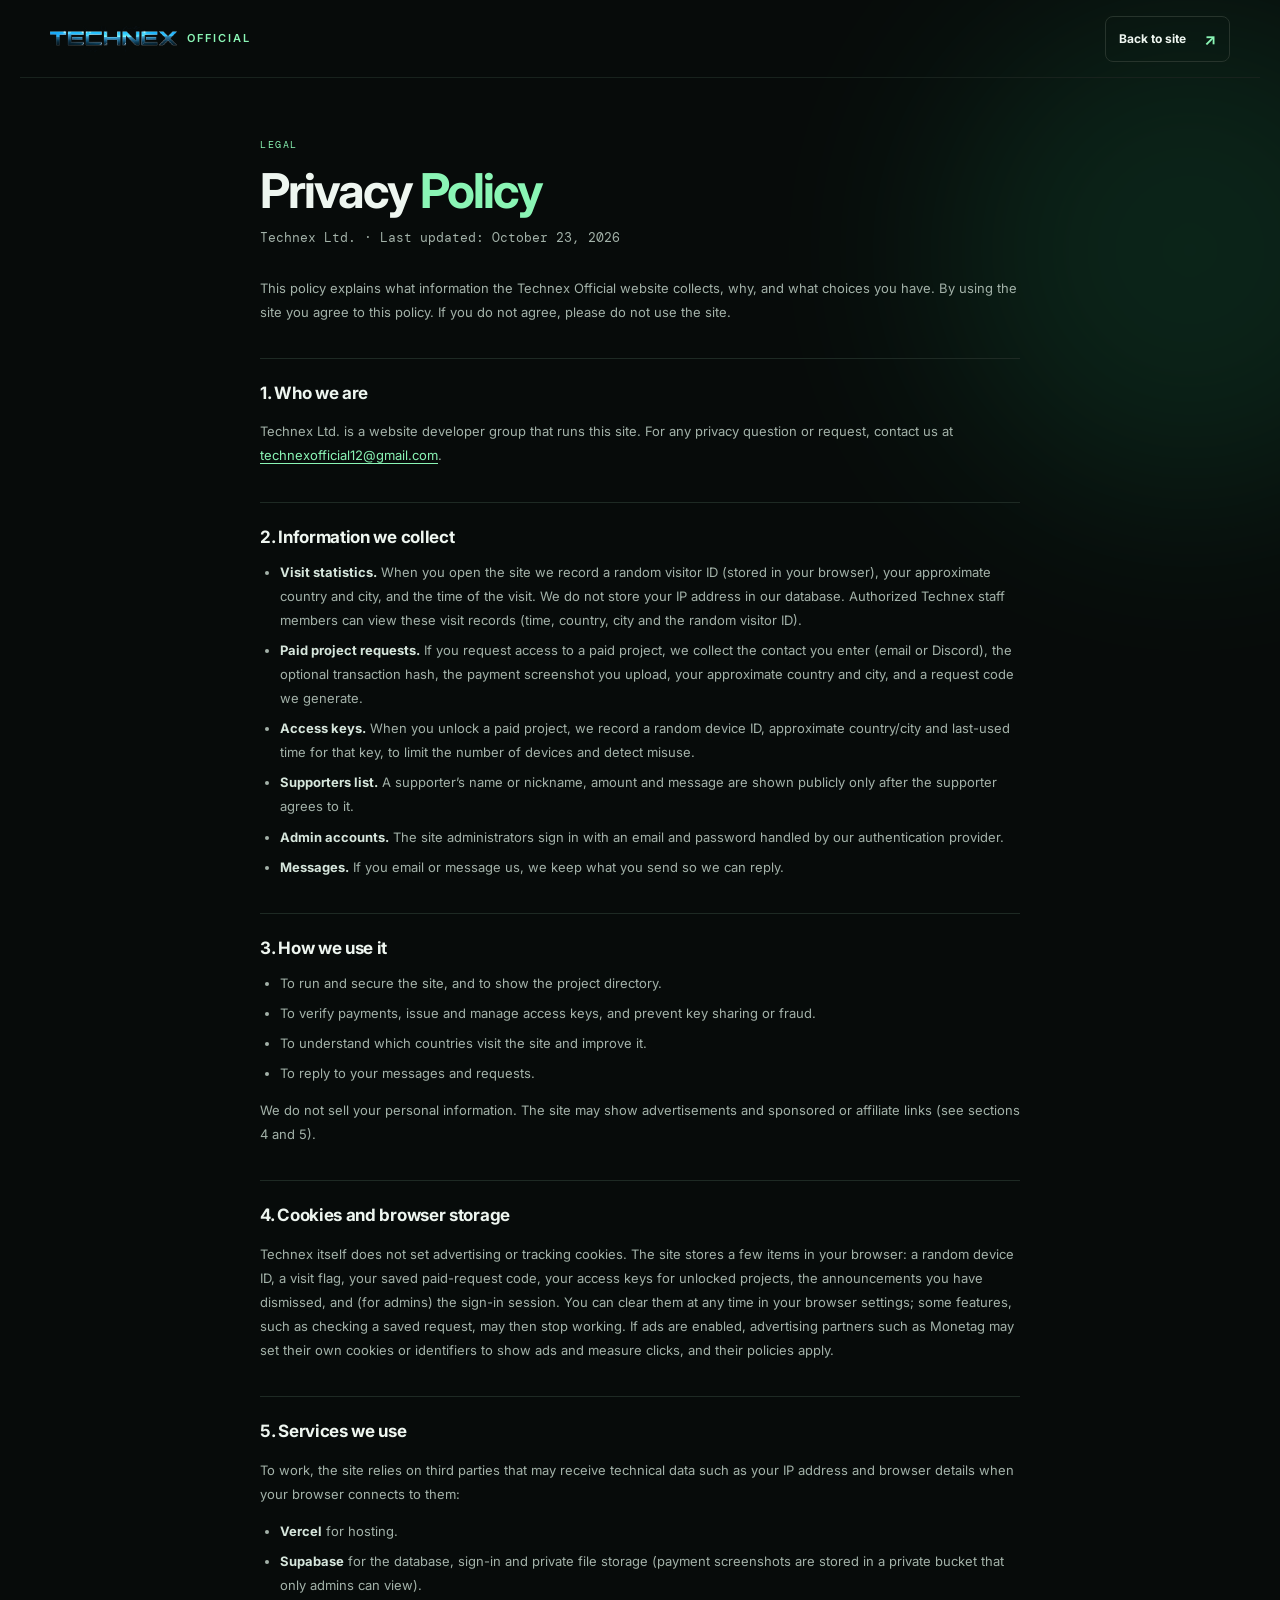
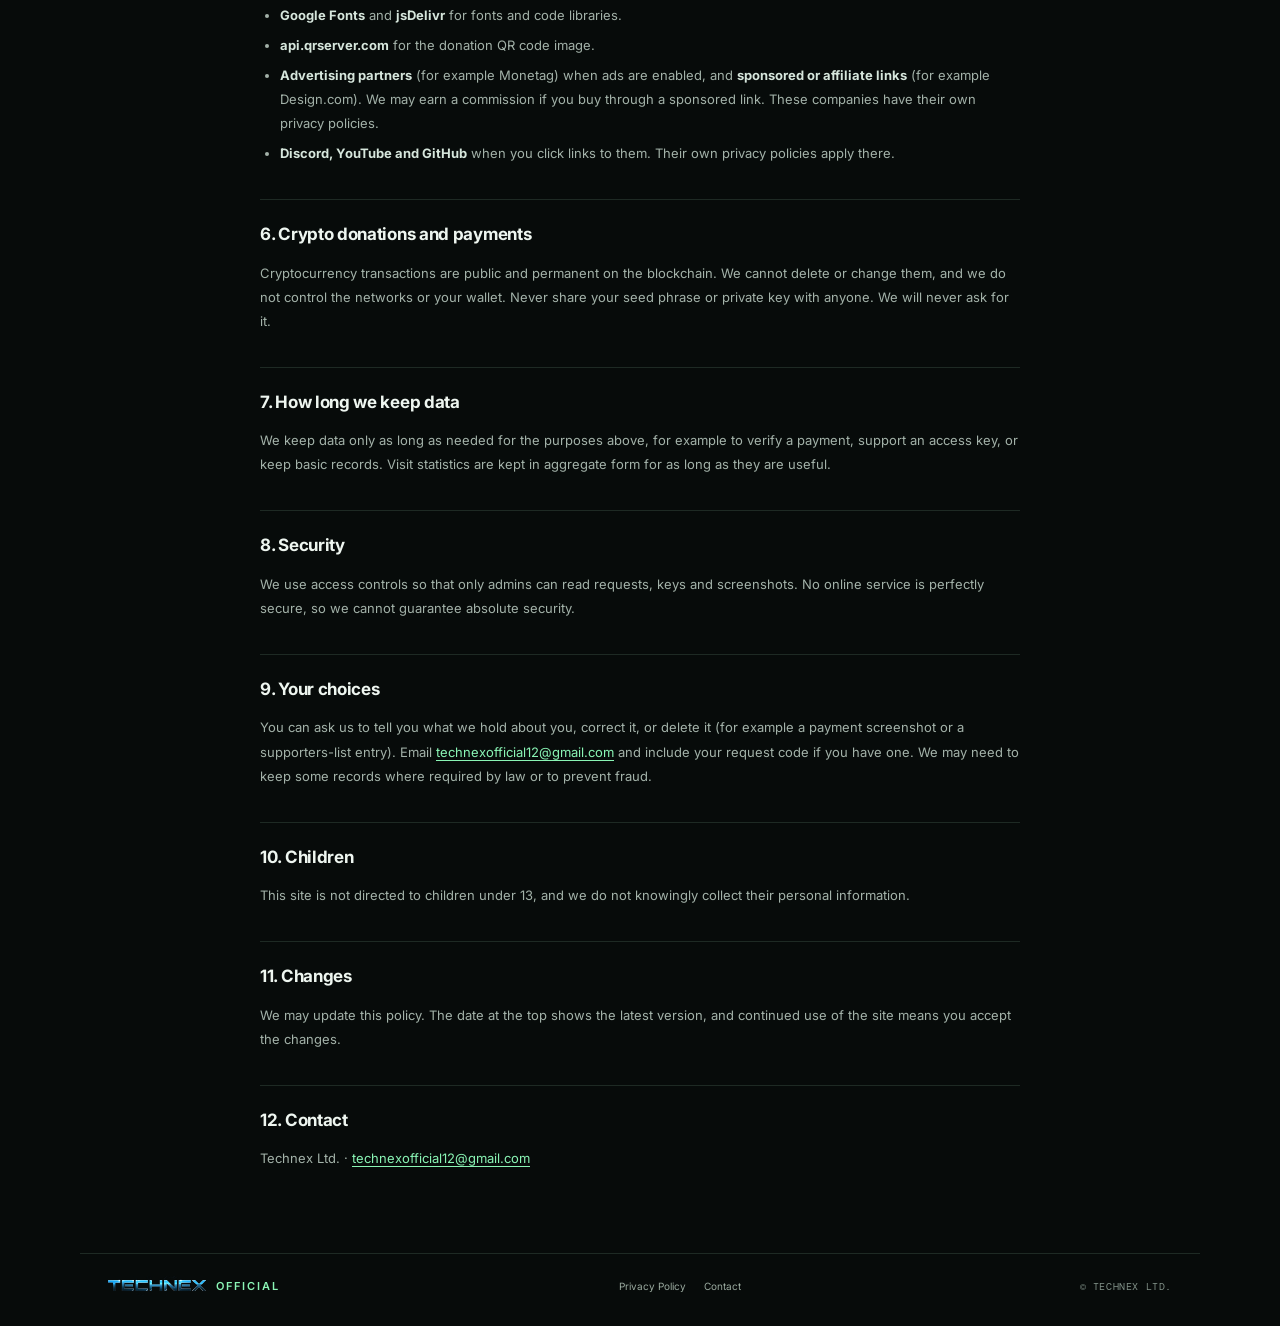
==== commit 7231275b: "Add files via upload" ====
--- a/privacy.html
+++ b/privacy.html
@@ -48,7 +48,7 @@
       <p>We do not sell your personal information. The site may show advertisements and sponsored or affiliate links (see sections 4 and 5).</p>
 
       <h2>4. Cookies and browser storage</h2>
-      <p>Technex itself does not set advertising or tracking cookies. The site stores a few items in your browser: a random device ID, a visit flag, your saved paid-request code, your access keys for unlocked projects, and (for admins) the sign-in session. You can clear them at any time in your browser settings; some features, such as checking a saved request, may then stop working. If ads are enabled, advertising partners such as Monetag may set their own cookies or identifiers to show ads and measure clicks, and their policies apply.</p>
+      <p>Technex itself does not set advertising or tracking cookies. The site stores a few items in your browser: a random device ID, a visit flag, your saved paid-request code, your access keys for unlocked projects, the announcements you have dismissed, and (for admins) the sign-in session. You can clear them at any time in your browser settings; some features, such as checking a saved request, may then stop working. If ads are enabled, advertising partners such as Monetag may set their own cookies or identifiers to show ads and measure clicks, and their policies apply.</p>
 
       <h2>5. Services we use</h2>
       <p>To work, the site relies on third parties that may receive technical data such as your IP address and browser details when your browser connects to them:</p>
--- a/styles.css
+++ b/styles.css
@@ -51,3 +51,5 @@
 .st-table-wrap{overflow-x:auto;border:1px solid #1e2a24;border-radius:10px}.st-table{width:100%;border-collapse:collapse;font-size:11px}.st-table th{text-align:left;font:9px var(--mono);letter-spacing:1px;text-transform:uppercase;color:#7e8d83;padding:9px 12px;border-bottom:1px solid #1e2a24}.st-table td{padding:9px 12px;border-bottom:1px solid #151f19;color:#c0cec5;white-space:nowrap}
 @media(max-width:800px){.st-stats{grid-template-columns:repeat(2,minmax(0,1fr))}}
 @media(max-width:560px){.topbar-actions .button{font-size:10px;padding:8px 10px}.topbar-actions .button span{display:none}}
+
+.an-item{border:1px solid #27372c;border-left:3px solid #8af5b5;background:#0b110d;border-radius:10px;padding:14px 16px;margin:14px 0}.an-item h3{font-size:16px;letter-spacing:-.3px;margin:0 0 6px;overflow-wrap:anywhere}.an-item p{margin:0 0 12px;font-size:12px;line-height:1.8;color:#a3b2a9;white-space:pre-line;overflow-wrap:anywhere}.an-item .button{padding:9px 14px}.an-update{border-left-color:#9fd7ff}.an-warning{border-left-color:#f1d29b;background:#15110a}
